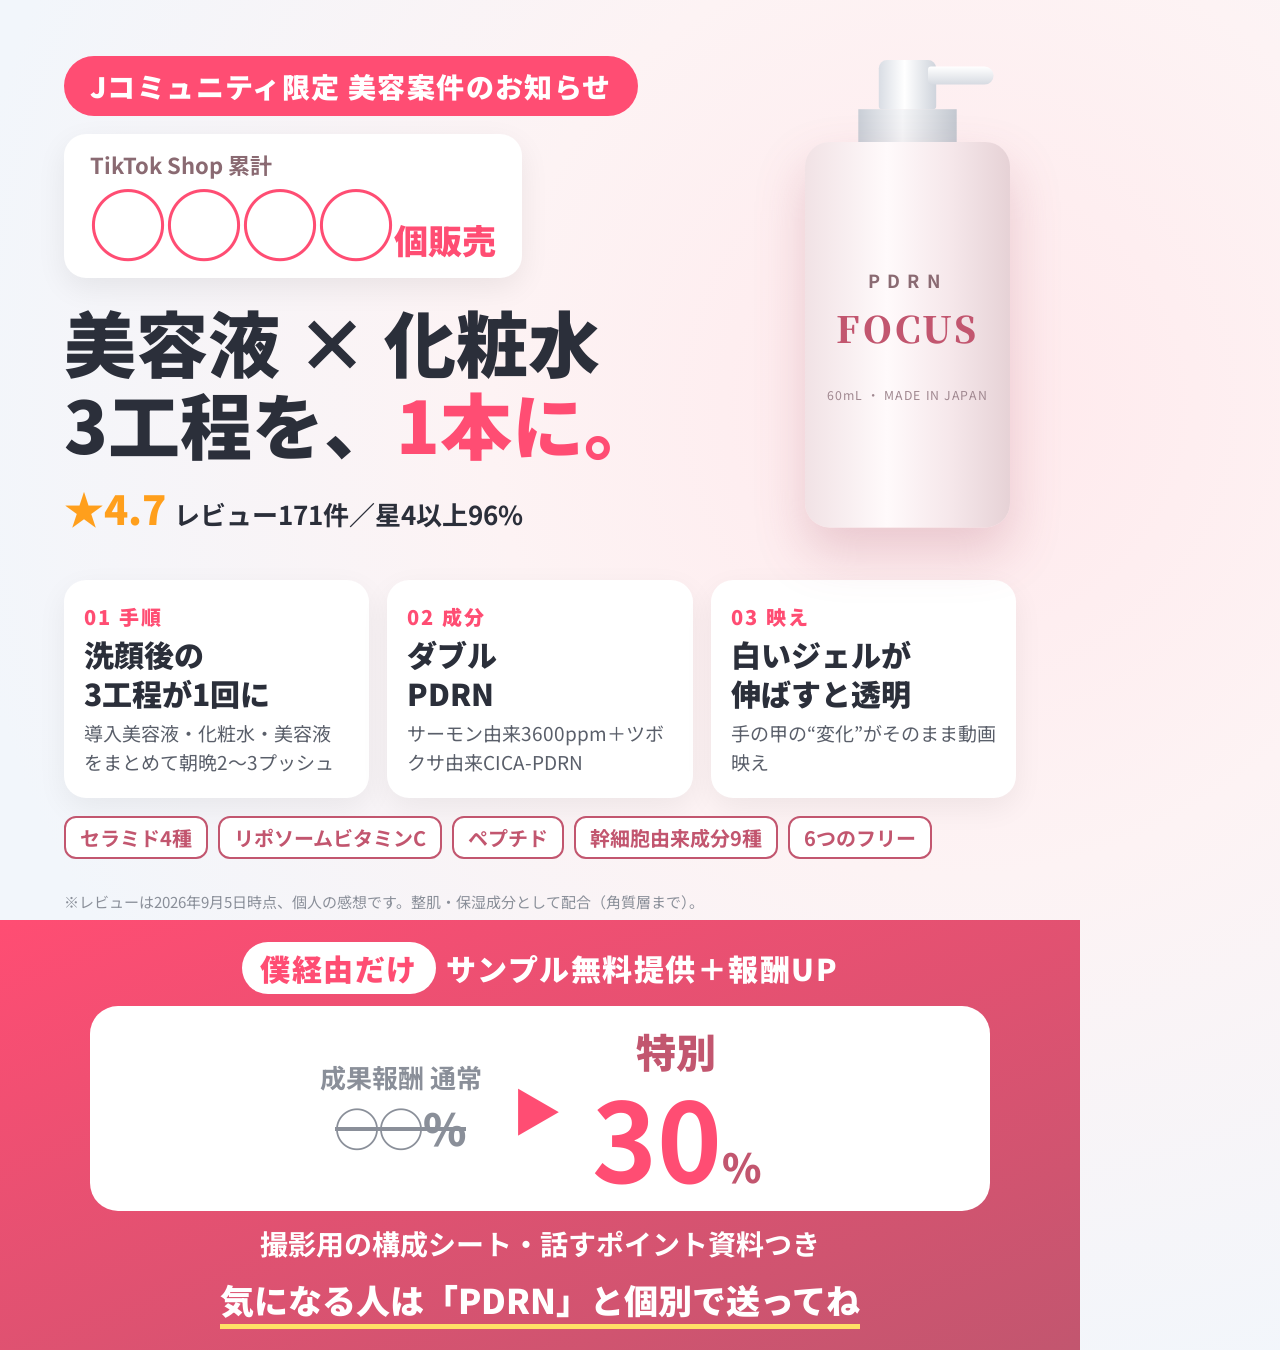
==== pdrn_focus_line/all_in_one.html @ 0931e9ad "Merge PDRN Focus promo into one image; update post text with sample offer and 30% commission Co-Auth" ====
<html><head><link rel="stylesheet" href="base.css"><style>
body{height:1350px}
.hero{position:relative;height:560px;padding:56px 64px 0}
.tag{font-size:28px}
h1{font-size:50px;font-weight:900;margin-top:24px;line-height:1.3}
.sales{margin-top:18px;display:inline-block;background:#fff;border-radius:22px;padding:14px 26px;box-shadow:0 10px 30px rgba(0,0,0,.07)}
.sales .k{font-size:22px;font-weight:700;color:#8a6a72}
.sales .v{font-size:76px;font-weight:900;color:#ff4d73;line-height:1.1}.sales .v small{font-size:34px}
.big{font-size:72px;font-weight:900;line-height:1.15;margin-top:22px}.big em{font-style:normal;color:#ff4d73}
.stars{margin-top:14px;font-size:26px;font-weight:700}.stars b{color:#ff9f1c;font-size:40px;font-weight:900;margin-right:8px}
.bottle{transform:scale(.82);transform-origin:top right}
.pts{display:grid;grid-template-columns:1fr 1fr 1fr;gap:18px;padding:0 64px;margin-top:20px}
.c{background:#fff;border-radius:22px;padding:22px 20px;box-shadow:0 10px 30px rgba(0,0,0,.06)}
.c .n{font-size:20px;font-weight:900;color:#ff4d73;letter-spacing:.1em}
.c .t{font-size:30px;font-weight:900;margin:4px 0 6px;line-height:1.3}
.c .d{font-size:19px;line-height:1.5;color:#5a5f6a}
.chips{padding:0 64px;margin-top:18px;display:flex;gap:10px;flex-wrap:wrap}
.chips div{border:2px solid #c2566f;color:#c2566f;font-weight:700;font-size:20px;padding:5px 14px;border-radius:12px;background:#fff}
.offer{position:absolute;left:0;right:0;bottom:0;height:430px;background:linear-gradient(160deg,#ff4d73,#c2566f);color:#fff;text-align:center;padding-top:26px}
.offer .h{font-size:30px;font-weight:900;letter-spacing:.05em}
.offer .h span{background:#fff;color:#ff4d73;padding:4px 18px;border-radius:999px;margin-right:10px}
.box{background:#fff;color:#2b2f3a;border-radius:28px;margin:16px auto 0;width:900px;padding:16px 20px;display:flex;align-items:center;justify-content:center;gap:30px}
.box .from{font-size:26px;font-weight:700;color:#8a8f99}.box .from s{font-size:44px;font-weight:900}
.box .arrow{font-size:50px;color:#ff4d73;font-weight:900}
.box .to{font-size:40px;font-weight:900;color:#c2566f}.box .to b{font-size:110px;color:#ff4d73;line-height:1}
.offer .s{font-size:28px;font-weight:700;margin-top:12px}
.offer .cta{font-size:34px;font-weight:900;margin-top:12px}.offer .cta span{border-bottom:5px solid #ffe066}
.note{position:absolute;bottom:438px;left:64px;font-size:15px;color:#8a8f99}
</style></head><body>
<div class="hero">
<span class="tag">Jコミュニティ限定 美容案件のお知らせ</span>
<div class="sales"><div class="k">TikTok Shop 累計</div><div class="v">◯◯◯◯<small>個販売</small></div></div>
<div class="big">美容液 × 化粧水<br>3工程を、<em>1本に。</em></div>
<div class="stars"><b>★4.7</b>レビュー171件／星4以上96%</div>
<div class="bottle" style="right:70px;top:60px"><div class="nozzle"></div><div class="pump"></div><div class="neck"></div><div class="body"><div class="b2">PDRN</div><div class="b1">FOCUS</div><div class="b3">60mL ・ MADE IN JAPAN</div></div></div>
</div>
<div class="pts">
<div class="c"><div class="n">01 手順</div><div class="t">洗顔後の<br>3工程が1回に</div><div class="d">導入美容液・化粧水・美容液をまとめて朝晩2〜3プッシュ</div></div>
<div class="c"><div class="n">02 成分</div><div class="t">ダブル<br>PDRN</div><div class="d">サーモン由来3600ppm＋ツボクサ由来CICA-PDRN</div></div>
<div class="c"><div class="n">03 映え</div><div class="t">白いジェルが<br>伸ばすと透明</div><div class="d">手の甲の“変化”がそのまま動画映え</div></div>
</div>
<div class="chips"><div>セラミド4種</div><div>リポソームビタミンC</div><div>ペプチド</div><div>幹細胞由来成分9種</div><div>6つのフリー</div></div>
<div class="note">※レビューは2026年9月5日時点、個人の感想です。整肌・保湿成分として配合（角質層まで）。</div>
<div class="offer">
<div class="h"><span>僕経由だけ</span>サンプル無料提供＋報酬UP</div>
<div class="box"><div class="from">成果報酬 通常<br><s>◯◯%</s></div><div class="arrow">▶</div><div class="to">特別<br><b>30</b>%</div></div>
<div class="s">撮影用の構成シート・話すポイント資料つき</div>
<div class="cta"><span>気になる人は「PDRN」と個別で送ってね</span></div>
</div>
</body></html>
---- pdrn_focus_line/base.css ----
@import url('https://fonts.googleapis.com/css2?family=Noto+Sans+JP:wght@400;500;700;900&family=Noto+Serif+JP:wght@600;900&display=swap');
*{margin:0;padding:0;box-sizing:border-box}
body{width:1080px;height:1080px;overflow:hidden;font-family:'Noto Sans JP',sans-serif;color:#2b2f3a;
 background:radial-gradient(circle at 75% 30%,#ffe9ec 0,#fdf3f4 35%,#f2f6fb 75%);position:relative}
.tag{display:inline-block;background:#ff4d73;color:#fff;font-weight:900;font-size:30px;padding:10px 26px;border-radius:999px;letter-spacing:.05em}
.serif{font-family:'Noto Serif JP',serif}
.bottle{position:absolute;width:250px}
.bottle .pump{width:70px;height:60px;margin:0 auto;background:linear-gradient(90deg,#d9dde4,#fff 45%,#cfd4dc);border-radius:10px 10px 4px 4px}
.bottle .nozzle{position:absolute;top:8px;left:150px;width:80px;height:22px;background:linear-gradient(#fff,#d6dae1);border-radius:4px 12px 12px 4px}
.bottle .neck{width:120px;height:40px;margin:0 auto;background:linear-gradient(90deg,#c9ced6,#f4f5f7 45%,#c3c8d0)}
.bottle .body{height:470px;border-radius:30px;background:linear-gradient(90deg,#f1e2e5,#fffafb 40%,#f6e8eb 70%,#e6d2d6);
 box-shadow:0 30px 60px rgba(170,90,110,.25);display:flex;flex-direction:column;align-items:center;justify-content:center;gap:10px}
.bottle .b1{font-family:'Noto Serif JP',serif;font-weight:900;font-size:44px;letter-spacing:.08em;color:#c2566f}
.bottle .b2{font-size:22px;letter-spacing:.4em;color:#8a6a72;font-weight:700}
.bottle .b3{font-size:15px;color:#a08890;margin-top:30px;letter-spacing:.1em}
.foot{position:absolute;bottom:28px;left:60px;right:60px;font-size:17px;color:#8a8f99;line-height:1.5}
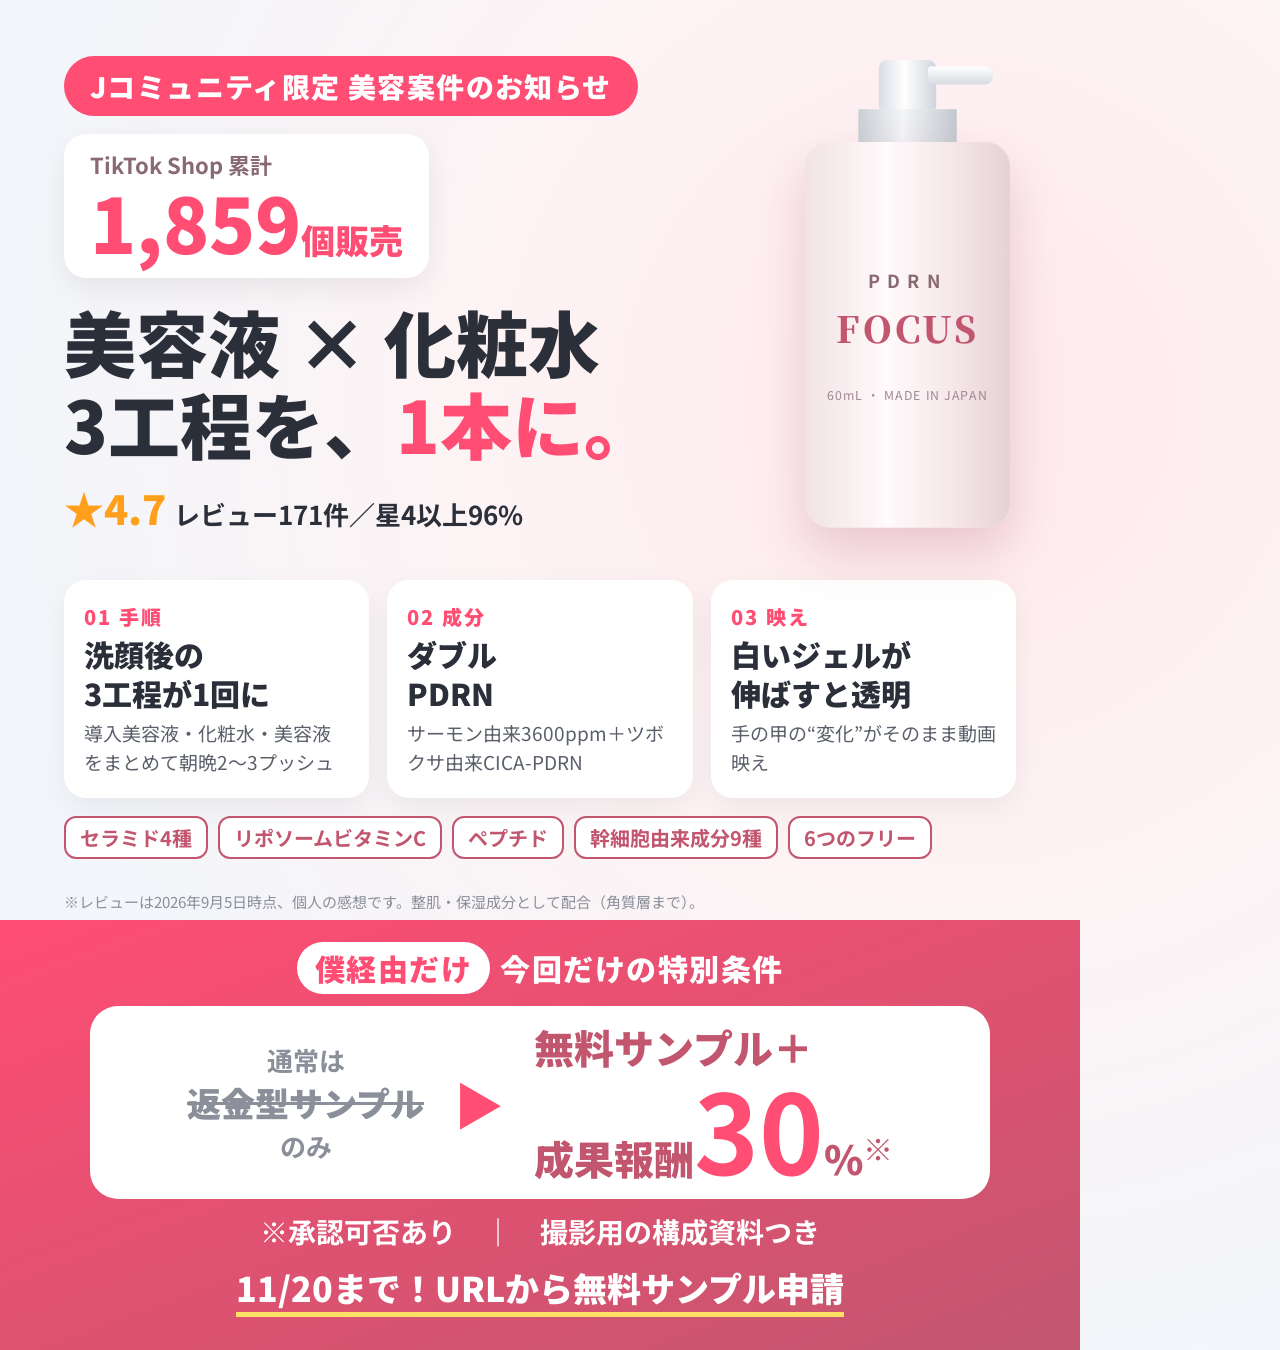
==== commit 20c2fd1d: "Fill in sales count, offer terms, deadline and sample URL Co-Authored-By: Claude Opus 5.5 <noreply@a" ====
--- a/pdrn_focus_line/all_in_one.html
+++ b/pdrn_focus_line/all_in_one.html
@@ -3,7 +3,7 @@
 .hero{position:relative;height:560px;padding:56px 64px 0}
 .tag{font-size:28px}
 h1{font-size:50px;font-weight:900;margin-top:24px;line-height:1.3}
-.sales{margin-top:18px;display:inline-block;background:#fff;border-radius:22px;padding:14px 26px;box-shadow:0 10px 30px rgba(0,0,0,.07)}
+.sales{margin-top:18px;display:block;width:fit-content;background:#fff;border-radius:22px;padding:14px 26px;box-shadow:0 10px 30px rgba(0,0,0,.07)}
 .sales .k{font-size:22px;font-weight:700;color:#8a6a72}
 .sales .v{font-size:76px;font-weight:900;color:#ff4d73;line-height:1.1}.sales .v small{font-size:34px}
 .big{font-size:72px;font-weight:900;line-height:1.15;margin-top:22px}.big em{font-style:normal;color:#ff4d73}
@@ -20,16 +20,16 @@
 .offer .h{font-size:30px;font-weight:900;letter-spacing:.05em}
 .offer .h span{background:#fff;color:#ff4d73;padding:4px 18px;border-radius:999px;margin-right:10px}
 .box{background:#fff;color:#2b2f3a;border-radius:28px;margin:16px auto 0;width:900px;padding:16px 20px;display:flex;align-items:center;justify-content:center;gap:30px}
-.box .from{font-size:26px;font-weight:700;color:#8a8f99}.box .from s{font-size:44px;font-weight:900}
+.box .from{font-size:26px;font-weight:700;color:#8a8f99}.box .from s{font-size:34px;font-weight:900}
 .box .arrow{font-size:50px;color:#ff4d73;font-weight:900}
-.box .to{font-size:40px;font-weight:900;color:#c2566f}.box .to b{font-size:110px;color:#ff4d73;line-height:1}
+.box .to{font-size:40px;font-weight:900;color:#c2566f}.box .to{text-align:left;line-height:1.25}.box .to sup{font-size:30px}.box .to b{font-size:110px;color:#ff4d73;line-height:1}
 .offer .s{font-size:28px;font-weight:700;margin-top:12px}
 .offer .cta{font-size:34px;font-weight:900;margin-top:12px}.offer .cta span{border-bottom:5px solid #ffe066}
 .note{position:absolute;bottom:438px;left:64px;font-size:15px;color:#8a8f99}
 </style></head><body>
 <div class="hero">
 <span class="tag">Jコミュニティ限定 美容案件のお知らせ</span>
-<div class="sales"><div class="k">TikTok Shop 累計</div><div class="v">◯◯◯◯<small>個販売</small></div></div>
+<div class="sales"><div class="k">TikTok Shop 累計</div><div class="v">1,859<small>個販売</small></div></div>
 <div class="big">美容液 × 化粧水<br>3工程を、<em>1本に。</em></div>
 <div class="stars"><b>★4.7</b>レビュー171件／星4以上96%</div>
 <div class="bottle" style="right:70px;top:60px"><div class="nozzle"></div><div class="pump"></div><div class="neck"></div><div class="body"><div class="b2">PDRN</div><div class="b1">FOCUS</div><div class="b3">60mL ・ MADE IN JAPAN</div></div></div>
@@ -42,9 +42,9 @@
 <div class="chips"><div>セラミド4種</div><div>リポソームビタミンC</div><div>ペプチド</div><div>幹細胞由来成分9種</div><div>6つのフリー</div></div>
 <div class="note">※レビューは2026年9月5日時点、個人の感想です。整肌・保湿成分として配合（角質層まで）。</div>
 <div class="offer">
-<div class="h"><span>僕経由だけ</span>サンプル無料提供＋報酬UP</div>
-<div class="box"><div class="from">成果報酬 通常<br><s>◯◯%</s></div><div class="arrow">▶</div><div class="to">特別<br><b>30</b>%</div></div>
-<div class="s">撮影用の構成シート・話すポイント資料つき</div>
-<div class="cta"><span>気になる人は「PDRN」と個別で送ってね</span></div>
+<div class="h"><span>僕経由だけ</span>今回だけの特別条件</div>
+<div class="box"><div class="from">通常は<br><s>返金型サンプル</s><br>のみ</div><div class="arrow">▶</div><div class="to">無料サンプル＋<br>成果報酬<b>30</b>%<sup>※</sup></div></div>
+<div class="s">※承認可否あり　｜　撮影用の構成資料つき</div>
+<div class="cta"><span>11/20まで！URLから無料サンプル申請</span></div>
 </div>
 </body></html>
